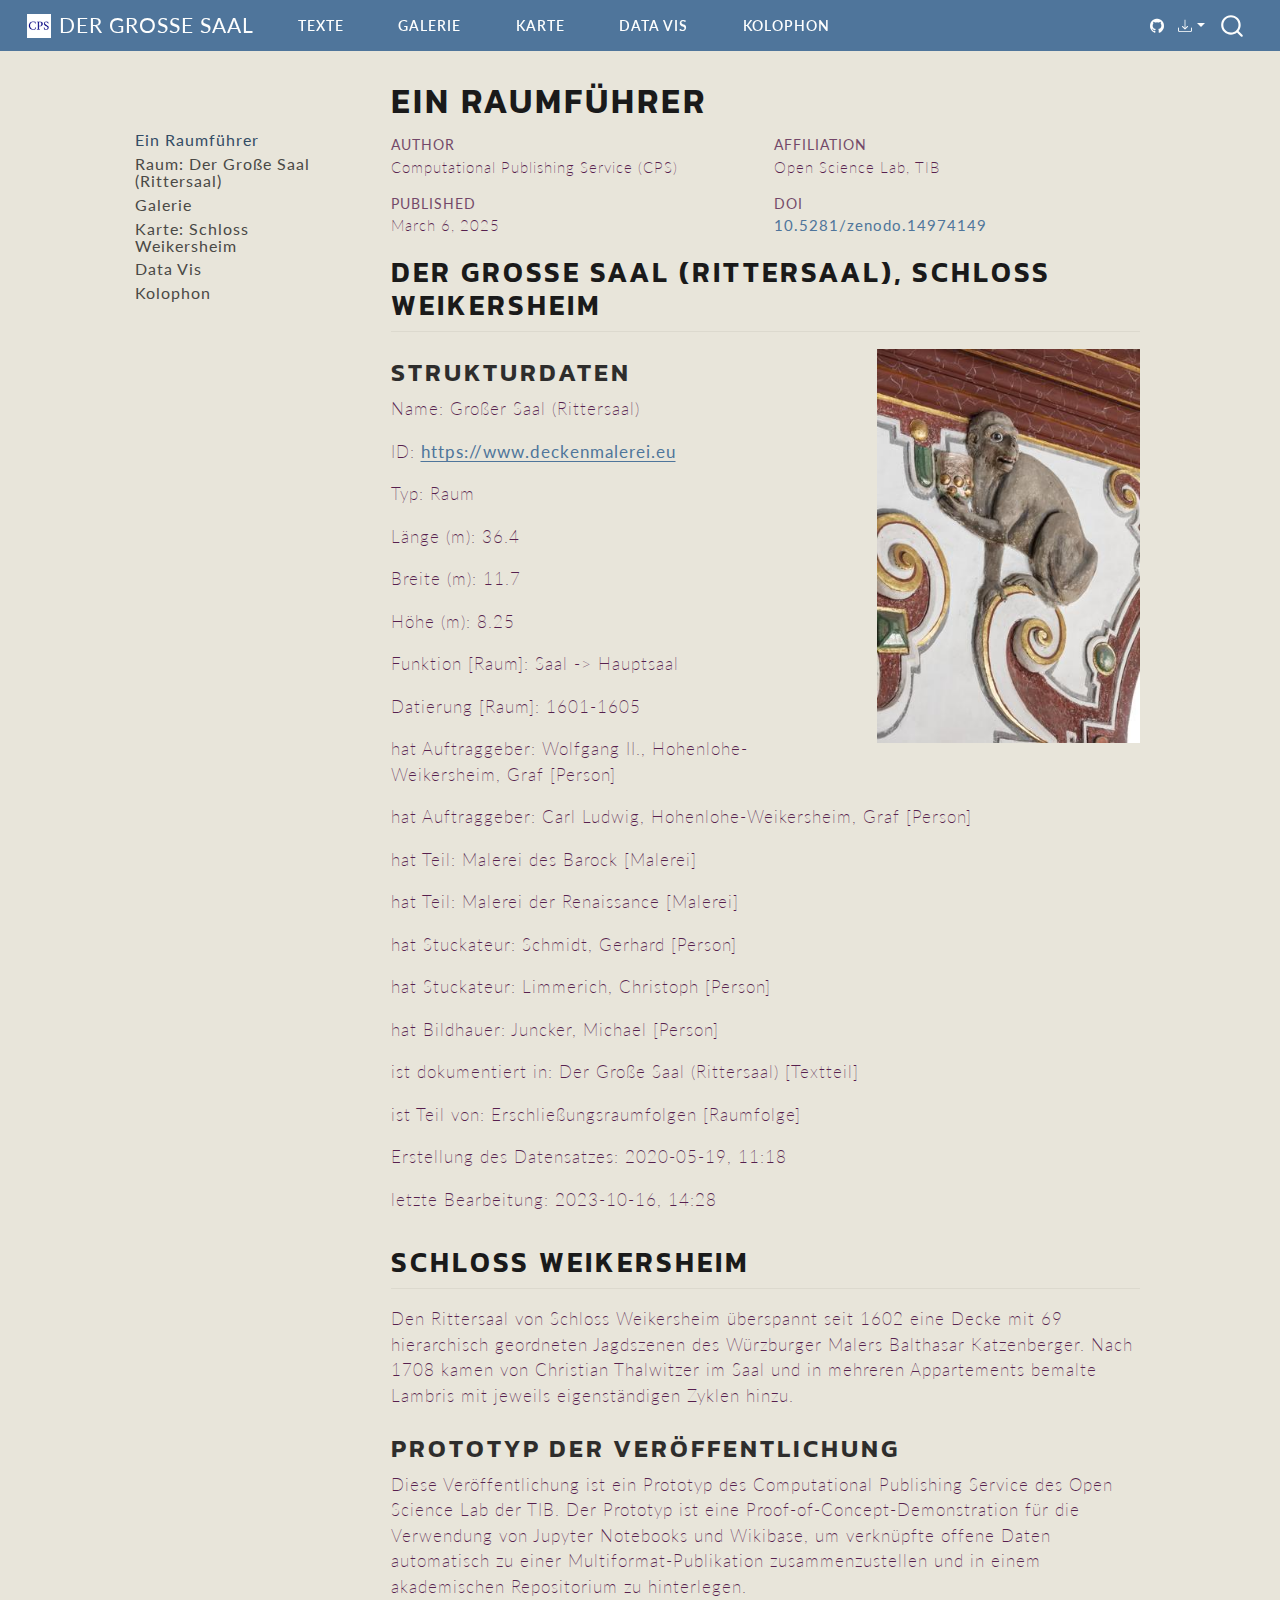
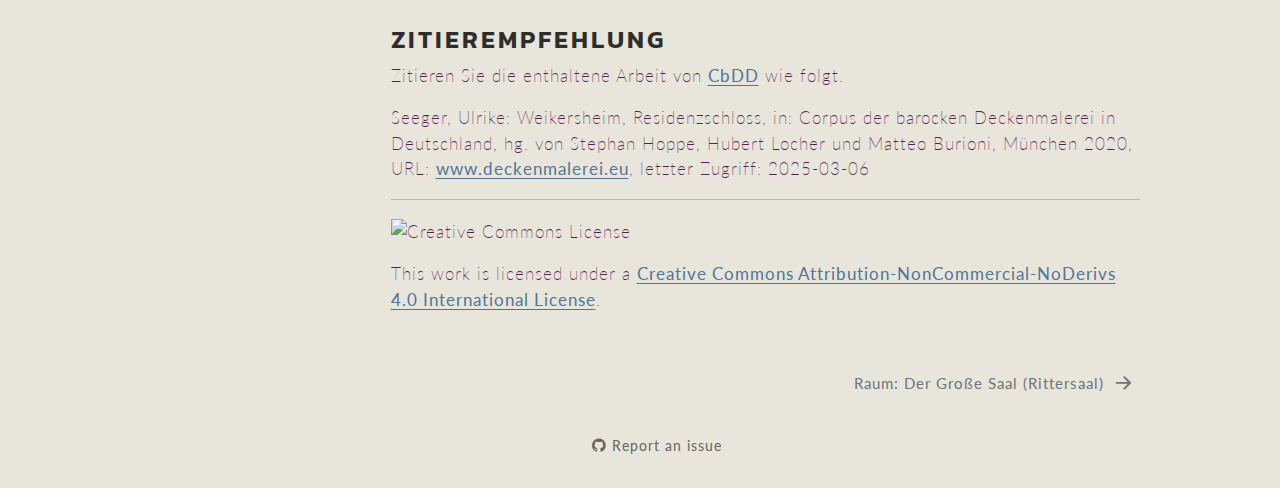
==== docs/index.html @ f7aea0bd "Initial commit" ====
<!DOCTYPE html>
<html xmlns="http://www.w3.org/1999/xhtml" lang="en" xml:lang="en"><head>

<meta charset="utf-8">
<meta name="generator" content="quarto-1.6.42">

<meta name="viewport" content="width=device-width, initial-scale=1.0, user-scalable=yes">

<meta name="author" content="Computational Publishing Service (CPS)">
<meta name="dcterms.date" content="2025-03-06">

<title>Ein Raumführer</title>
<style>
code{white-space: pre-wrap;}
span.smallcaps{font-variant: small-caps;}
div.columns{display: flex; gap: min(4vw, 1.5em);}
div.column{flex: auto; overflow-x: auto;}
div.hanging-indent{margin-left: 1.5em; text-indent: -1.5em;}
ul.task-list{list-style: none;}
ul.task-list li input[type="checkbox"] {
  width: 0.8em;
  margin: 0 0.8em 0.2em -1em; /* quarto-specific, see https://github.com/quarto-dev/quarto-cli/issues/4556 */ 
  vertical-align: middle;
}
</style>


<script src="site_libs/quarto-nav/quarto-nav.js"></script>
<script src="site_libs/quarto-nav/headroom.min.js"></script>
<script src="site_libs/clipboard/clipboard.min.js"></script>
<script src="site_libs/quarto-search/autocomplete.umd.js"></script>
<script src="site_libs/quarto-search/fuse.min.js"></script>
<script src="site_libs/quarto-search/quarto-search.js"></script>
<meta name="quarto:offset" content="./">
<link href="./roomtext.html" rel="next">
<link href="././images/cps-logo.svg" rel="icon" type="image/svg+xml">
<script src="site_libs/quarto-html/quarto.js"></script>
<script src="site_libs/quarto-html/popper.min.js"></script>
<script src="site_libs/quarto-html/tippy.umd.min.js"></script>
<script src="site_libs/quarto-html/anchor.min.js"></script>
<link href="site_libs/quarto-html/tippy.css" rel="stylesheet">
<link href="site_libs/quarto-html/quarto-syntax-highlighting-2f5df379a58b258e96c21c0638c20c03.css" rel="stylesheet" id="quarto-text-highlighting-styles">
<script src="site_libs/bootstrap/bootstrap.min.js"></script>
<link href="site_libs/bootstrap/bootstrap-icons.css" rel="stylesheet">
<link href="site_libs/bootstrap/bootstrap-7e335be9fdd4da7896a8be08ce96c3ae.min.css" rel="stylesheet" append-hash="true" id="quarto-bootstrap" data-mode="light">
<script id="quarto-search-options" type="application/json">{
  "location": "navbar",
  "copy-button": false,
  "collapse-after": 3,
  "panel-placement": "end",
  "type": "overlay",
  "limit": 50,
  "keyboard-shortcut": [
    "f",
    "/",
    "s"
  ],
  "show-item-context": false,
  "language": {
    "search-no-results-text": "No results",
    "search-matching-documents-text": "matching documents",
    "search-copy-link-title": "Copy link to search",
    "search-hide-matches-text": "Hide additional matches",
    "search-more-match-text": "more match in this document",
    "search-more-matches-text": "more matches in this document",
    "search-clear-button-title": "Clear",
    "search-text-placeholder": "",
    "search-detached-cancel-button-title": "Cancel",
    "search-submit-button-title": "Submit",
    "search-label": "Search"
  }
}</script>


<link rel="stylesheet" href="griddesign.css">
</head>

<body class="nav-sidebar floating nav-fixed fullcontent">

<div id="quarto-search-results"></div>
  <header id="quarto-header" class="headroom fixed-top">
    <nav class="navbar navbar-expand-lg " data-bs-theme="dark">
      <div class="navbar-container container-fluid">
      <div class="navbar-brand-container mx-auto">
    <a href="./index.html" class="navbar-brand navbar-brand-logo">
    <img src="././images/cps-logo-2.png" alt="" class="navbar-logo">
    </a>
    <a class="navbar-brand" href="./index.html">
    <span class="navbar-title">Der Große Saal</span>
    </a>
  </div>
            <div id="quarto-search" class="" title="Search"></div>
          <button class="navbar-toggler" type="button" data-bs-toggle="collapse" data-bs-target="#navbarCollapse" aria-controls="navbarCollapse" role="menu" aria-expanded="false" aria-label="Toggle navigation" onclick="if (window.quartoToggleHeadroom) { window.quartoToggleHeadroom(); }">
  <span class="navbar-toggler-icon"></span>
</button>
          <div class="collapse navbar-collapse" id="navbarCollapse">
            <ul class="navbar-nav navbar-nav-scroll me-auto">
  <li class="nav-item">
    <a class="nav-link active" href="./roomtext.html" aria-current="page"> 
<span class="menu-text">Texte</span></a>
  </li>  
  <li class="nav-item">
    <a class="nav-link" href="./section-fullimg.html"> 
<span class="menu-text">Galerie</span></a>
  </li>  
  <li class="nav-item">
    <a class="nav-link" href="./section-map.html"> 
<span class="menu-text">Karte</span></a>
  </li>  
  <li class="nav-item">
    <a class="nav-link" href="./datavis.html"> 
<span class="menu-text">Data Vis</span></a>
  </li>  
  <li class="nav-item">
    <a class="nav-link" href="./contributors.html"> 
<span class="menu-text">Kolophon</span></a>
  </li>  
</ul>
          </div> <!-- /navcollapse -->
            <div class="quarto-navbar-tools">
    <a href="https://github.com/NFDI4Culture/cps-demo-2" title="Source Code" class="quarto-navigation-tool px-1" aria-label="Source Code"><i class="bi bi-github"></i></a>
    <div class="dropdown">
      <a href="" title="Download" id="quarto-navigation-tool-dropdown-0" class="quarto-navigation-tool dropdown-toggle px-1" data-bs-toggle="dropdown" aria-expanded="false" role="link" aria-label="Download"><i class="bi bi-download"></i></a>
      <ul class="dropdown-menu" aria-labelledby="quarto-navigation-tool-dropdown-0">
          <li>
            <a class="dropdown-item quarto-navbar-tools-item" href="./Der-Große-Saal.pdf">
              <i class="bi bi-file-pdf pe-1"></i>
            Download PDF
            </a>
          </li>
          <li>
            <a class="dropdown-item quarto-navbar-tools-item" href="./Der-Große-Saal.docx">
              <i class="bi bi-file-word pe-1"></i>
            Download Docx
            </a>
          </li>
      </ul>
    </div>
</div>
      </div> <!-- /container-fluid -->
    </nav>
  <nav class="quarto-secondary-nav">
    <div class="container-fluid d-flex">
      <button type="button" class="quarto-btn-toggle btn" data-bs-toggle="collapse" role="button" data-bs-target=".quarto-sidebar-collapse-item" aria-controls="quarto-sidebar" aria-expanded="false" aria-label="Toggle sidebar navigation" onclick="if (window.quartoToggleHeadroom) { window.quartoToggleHeadroom(); }">
        <i class="bi bi-layout-text-sidebar-reverse"></i>
      </button>
        <a class="flex-grow-1 no-decor" role="navigation" data-bs-toggle="collapse" data-bs-target=".quarto-sidebar-collapse-item" aria-controls="quarto-sidebar" aria-expanded="false" aria-label="Toggle sidebar navigation" onclick="if (window.quartoToggleHeadroom) { window.quartoToggleHeadroom(); }">      
          <h1 class="quarto-secondary-nav-title">Ein Raumführer</h1>
        </a>     
    </div>
  </nav>
</header>
<!-- content -->
<div id="quarto-content" class="quarto-container page-columns page-rows-contents page-layout-article page-navbar">
<!-- sidebar -->
  <nav id="quarto-sidebar" class="sidebar collapse collapse-horizontal quarto-sidebar-collapse-item sidebar-navigation floating overflow-auto">
    <div class="pt-lg-2 mt-2 text-left sidebar-header sidebar-header-stacked">
      <a href="./index.html" class="sidebar-logo-link">
      <img src="./none" alt="" class="sidebar-logo py-0 d-lg-inline d-none">
      </a>
      </div>
    <div class="sidebar-menu-container"> 
    <ul class="list-unstyled mt-1">
        <li class="sidebar-item">
  <div class="sidebar-item-container"> 
  <a href="./index.html" class="sidebar-item-text sidebar-link active"><span class="chapter-title">Ein Raumführer</span></a>
  </div>
</li>
        <li class="sidebar-item">
  <div class="sidebar-item-container"> 
  <a href="./roomtext.html" class="sidebar-item-text sidebar-link"><span class="chapter-title">Raum: Der Große Saal (Rittersaal)</span></a>
  </div>
</li>
        <li class="sidebar-item">
  <div class="sidebar-item-container"> 
  <a href="./section-fullimg.html" class="sidebar-item-text sidebar-link"><span class="chapter-title">Galerie</span></a>
  </div>
</li>
        <li class="sidebar-item">
  <div class="sidebar-item-container"> 
  <a href="./section-map.html" class="sidebar-item-text sidebar-link"><span class="chapter-title">Karte: Schloss Weikersheim</span></a>
  </div>
</li>
        <li class="sidebar-item">
  <div class="sidebar-item-container"> 
  <a href="./datavis.html" class="sidebar-item-text sidebar-link"><span class="chapter-title">Data Vis</span></a>
  </div>
</li>
        <li class="sidebar-item">
  <div class="sidebar-item-container"> 
  <a href="./contributors.html" class="sidebar-item-text sidebar-link"><span class="chapter-title">Kolophon</span></a>
  </div>
</li>
    </ul>
    </div>
</nav>
<div id="quarto-sidebar-glass" class="quarto-sidebar-collapse-item" data-bs-toggle="collapse" data-bs-target=".quarto-sidebar-collapse-item"></div>
<!-- margin-sidebar -->
    
<!-- main -->
<main class="content" id="quarto-document-content">

<header id="title-block-header" class="quarto-title-block default">
<div class="quarto-title">
<h1 class="title d-none d-lg-block">Ein Raumführer</h1>
</div>


<div class="quarto-title-meta-author">
  <div class="quarto-title-meta-heading">Author</div>
  <div class="quarto-title-meta-heading">Affiliation</div>
  
    <div class="quarto-title-meta-contents">
    <p class="author">Computational Publishing Service (CPS) </p>
  </div>
  <div class="quarto-title-meta-contents">
        <p class="affiliation">
            Open Science Lab, TIB
          </p>
      </div>
  </div>

<div class="quarto-title-meta">

      
    <div>
    <div class="quarto-title-meta-heading">Published</div>
    <div class="quarto-title-meta-contents">
      <p class="date">March 6, 2025</p>
    </div>
  </div>
  
    
    <div>
    <div class="quarto-title-meta-heading">Doi</div>
    <div class="quarto-title-meta-contents">
      <p class="doi">
        <a href="https://doi.org/10.5281/zenodo.14974149">10.5281/zenodo.14974149</a>
      </p>
    </div>
  </div>
  </div>
  


</header>



<section id="der-große-saal-rittersaal-schloss-weikersheim" class="level2">
<h2 class="anchored" data-anchor-id="der-große-saal-rittersaal-schloss-weikersheim">Der Große Saal (Rittersaal), Schloss Weikersheim</h2><p><img src="images/fmd10024322a.jpg" title="Der Große Saal" class="quarto-cover-image img-fluid"></p>
<section id="strukturdaten" class="level3">
<h3 class="anchored" data-anchor-id="strukturdaten">Strukturdaten</h3>
<p>Name: Großer Saal (Rittersaal)</p>
<p>ID: <a href="https://www.deckenmalerei.eu/15685f4a-3727-4110-8967-1d8287431997">https://www.deckenmalerei.eu</a></p>
<p>Typ: Raum</p>
<p>Länge (m): 36.4</p>
<p>Breite (m): 11.7</p>
<p>Höhe (m): 8.25</p>
<p>Funktion [Raum]: Saal -&gt; Hauptsaal</p>
<p>Datierung [Raum]: 1601-1605</p>
<p>hat Auftraggeber: Wolfgang II., Hohenlohe-Weikersheim, Graf [Person]</p>
<p>hat Auftraggeber: Carl Ludwig, Hohenlohe-Weikersheim, Graf [Person]</p>
<p>hat Teil: Malerei des Barock [Malerei]</p>
<p>hat Teil: Malerei der Renaissance [Malerei]</p>
<p>hat Stuckateur: Schmidt, Gerhard [Person]</p>
<p>hat Stuckateur: Limmerich, Christoph [Person]</p>
<p>hat Bildhauer: Juncker, Michael [Person]</p>
<p>ist dokumentiert in: Der Große Saal (Rittersaal) [Textteil]</p>
<p>ist Teil von: Erschließungsraumfolgen [Raumfolge]</p>
<p>Erstellung des Datensatzes: 2020-05-19, 11:18</p>
<p>letzte Bearbeitung: 2023-10-16, 14:28</p>
</section>
</section>
<section id="schloss-weikersheim" class="level2">
<h2 class="anchored" data-anchor-id="schloss-weikersheim">Schloss Weikersheim</h2>
<p>Den Rittersaal von Schloss Weikersheim überspannt seit 1602 eine Decke mit 69 hierarchisch geordneten Jagdszenen des Würzburger Malers Balthasar Katzenberger. Nach 1708 kamen von Christian Thalwitzer im Saal und in mehreren Appartements bemalte Lambris mit jeweils eigenständigen Zyklen hinzu.</p>
<section id="prototyp-der-veröffentlichung" class="level3">
<h3 class="anchored" data-anchor-id="prototyp-der-veröffentlichung">Prototyp der Veröffentlichung</h3>
<p>Diese Veröffentlichung ist ein Prototyp des Computational Publishing Service des Open Science Lab der TIB. Der Prototyp ist eine Proof-of-Concept-Demonstration für die Verwendung von Jupyter Notebooks und Wikibase, um verknüpfte offene Daten automatisch zu einer Multiformat-Publikation zusammenzustellen und in einem akademischen Repositorium zu hinterlegen.</p>
</section>
<section id="zitierempfehlung" class="level3">
<h3 class="anchored" data-anchor-id="zitierempfehlung">Zitierempfehlung</h3>
<p>Zitieren Sie die enthaltene Arbeit von <a href="https://www.deckenmalerei.eu/42d06165-58e7-4653-bfe4-3d5f7091fc33">CbDD</a> wie folgt.</p>
<p>Seeger, Ulrike: Weikersheim, Residenzschloss, in: Corpus der barocken Deckenmalerei in Deutschland, hg. von Stephan Hoppe, Hubert Locher und Matteo Burioni, München 2020, URL: <a href="https://www.deckenmalerei.eu/42d06165-58e7-4653-bfe4-3d5f7091fc33">www.deckenmalerei.eu</a>, letzter Zugriff: 2025-03-06</p>
<hr>
<p><img src="https://licensebuttons.net/l/by-nc-nd/4.0/88x31.png" class="img-fluid" alt="Creative Commons License"></p>
<p>This work is licensed under a <a href="https://creativecommons.org/licenses/by-nc-nd/4.0/">Creative Commons Attribution-NonCommercial-NoDerivs 4.0 International License</a>.</p>


</section>
</section>

</main> <!-- /main -->
<script id="quarto-html-after-body" type="application/javascript">
window.document.addEventListener("DOMContentLoaded", function (event) {
  const toggleBodyColorMode = (bsSheetEl) => {
    const mode = bsSheetEl.getAttribute("data-mode");
    const bodyEl = window.document.querySelector("body");
    if (mode === "dark") {
      bodyEl.classList.add("quarto-dark");
      bodyEl.classList.remove("quarto-light");
    } else {
      bodyEl.classList.add("quarto-light");
      bodyEl.classList.remove("quarto-dark");
    }
  }
  const toggleBodyColorPrimary = () => {
    const bsSheetEl = window.document.querySelector("link#quarto-bootstrap");
    if (bsSheetEl) {
      toggleBodyColorMode(bsSheetEl);
    }
  }
  toggleBodyColorPrimary();  
  const icon = "";
  const anchorJS = new window.AnchorJS();
  anchorJS.options = {
    placement: 'right',
    icon: icon
  };
  anchorJS.add('.anchored');
  const isCodeAnnotation = (el) => {
    for (const clz of el.classList) {
      if (clz.startsWith('code-annotation-')) {                     
        return true;
      }
    }
    return false;
  }
  const onCopySuccess = function(e) {
    // button target
    const button = e.trigger;
    // don't keep focus
    button.blur();
    // flash "checked"
    button.classList.add('code-copy-button-checked');
    var currentTitle = button.getAttribute("title");
    button.setAttribute("title", "Copied!");
    let tooltip;
    if (window.bootstrap) {
      button.setAttribute("data-bs-toggle", "tooltip");
      button.setAttribute("data-bs-placement", "left");
      button.setAttribute("data-bs-title", "Copied!");
      tooltip = new bootstrap.Tooltip(button, 
        { trigger: "manual", 
          customClass: "code-copy-button-tooltip",
          offset: [0, -8]});
      tooltip.show();    
    }
    setTimeout(function() {
      if (tooltip) {
        tooltip.hide();
        button.removeAttribute("data-bs-title");
        button.removeAttribute("data-bs-toggle");
        button.removeAttribute("data-bs-placement");
      }
      button.setAttribute("title", currentTitle);
      button.classList.remove('code-copy-button-checked');
    }, 1000);
    // clear code selection
    e.clearSelection();
  }
  const getTextToCopy = function(trigger) {
      const codeEl = trigger.previousElementSibling.cloneNode(true);
      for (const childEl of codeEl.children) {
        if (isCodeAnnotation(childEl)) {
          childEl.remove();
        }
      }
      return codeEl.innerText;
  }
  const clipboard = new window.ClipboardJS('.code-copy-button:not([data-in-quarto-modal])', {
    text: getTextToCopy
  });
  clipboard.on('success', onCopySuccess);
  if (window.document.getElementById('quarto-embedded-source-code-modal')) {
    const clipboardModal = new window.ClipboardJS('.code-copy-button[data-in-quarto-modal]', {
      text: getTextToCopy,
      container: window.document.getElementById('quarto-embedded-source-code-modal')
    });
    clipboardModal.on('success', onCopySuccess);
  }
    var localhostRegex = new RegExp(/^(?:http|https):\/\/localhost\:?[0-9]*\//);
    var mailtoRegex = new RegExp(/^mailto:/);
      var filterRegex = new RegExp('/' + window.location.host + '/');
    var isInternal = (href) => {
        return filterRegex.test(href) || localhostRegex.test(href) || mailtoRegex.test(href);
    }
    // Inspect non-navigation links and adorn them if external
 	var links = window.document.querySelectorAll('a[href]:not(.nav-link):not(.navbar-brand):not(.toc-action):not(.sidebar-link):not(.sidebar-item-toggle):not(.pagination-link):not(.no-external):not([aria-hidden]):not(.dropdown-item):not(.quarto-navigation-tool):not(.about-link)');
    for (var i=0; i<links.length; i++) {
      const link = links[i];
      if (!isInternal(link.href)) {
        // undo the damage that might have been done by quarto-nav.js in the case of
        // links that we want to consider external
        if (link.dataset.originalHref !== undefined) {
          link.href = link.dataset.originalHref;
        }
      }
    }
  function tippyHover(el, contentFn, onTriggerFn, onUntriggerFn) {
    const config = {
      allowHTML: true,
      maxWidth: 500,
      delay: 100,
      arrow: false,
      appendTo: function(el) {
          return el.parentElement;
      },
      interactive: true,
      interactiveBorder: 10,
      theme: 'quarto',
      placement: 'bottom-start',
    };
    if (contentFn) {
      config.content = contentFn;
    }
    if (onTriggerFn) {
      config.onTrigger = onTriggerFn;
    }
    if (onUntriggerFn) {
      config.onUntrigger = onUntriggerFn;
    }
    window.tippy(el, config); 
  }
  const noterefs = window.document.querySelectorAll('a[role="doc-noteref"]');
  for (var i=0; i<noterefs.length; i++) {
    const ref = noterefs[i];
    tippyHover(ref, function() {
      // use id or data attribute instead here
      let href = ref.getAttribute('data-footnote-href') || ref.getAttribute('href');
      try { href = new URL(href).hash; } catch {}
      const id = href.replace(/^#\/?/, "");
      const note = window.document.getElementById(id);
      if (note) {
        return note.innerHTML;
      } else {
        return "";
      }
    });
  }
  const xrefs = window.document.querySelectorAll('a.quarto-xref');
  const processXRef = (id, note) => {
    // Strip column container classes
    const stripColumnClz = (el) => {
      el.classList.remove("page-full", "page-columns");
      if (el.children) {
        for (const child of el.children) {
          stripColumnClz(child);
        }
      }
    }
    stripColumnClz(note)
    if (id === null || id.startsWith('sec-')) {
      // Special case sections, only their first couple elements
      const container = document.createElement("div");
      if (note.children && note.children.length > 2) {
        container.appendChild(note.children[0].cloneNode(true));
        for (let i = 1; i < note.children.length; i++) {
          const child = note.children[i];
          if (child.tagName === "P" && child.innerText === "") {
            continue;
          } else {
            container.appendChild(child.cloneNode(true));
            break;
          }
        }
        if (window.Quarto?.typesetMath) {
          window.Quarto.typesetMath(container);
        }
        return container.innerHTML
      } else {
        if (window.Quarto?.typesetMath) {
          window.Quarto.typesetMath(note);
        }
        return note.innerHTML;
      }
    } else {
      // Remove any anchor links if they are present
      const anchorLink = note.querySelector('a.anchorjs-link');
      if (anchorLink) {
        anchorLink.remove();
      }
      if (window.Quarto?.typesetMath) {
        window.Quarto.typesetMath(note);
      }
      if (note.classList.contains("callout")) {
        return note.outerHTML;
      } else {
        return note.innerHTML;
      }
    }
  }
  for (var i=0; i<xrefs.length; i++) {
    const xref = xrefs[i];
    tippyHover(xref, undefined, function(instance) {
      instance.disable();
      let url = xref.getAttribute('href');
      let hash = undefined; 
      if (url.startsWith('#')) {
        hash = url;
      } else {
        try { hash = new URL(url).hash; } catch {}
      }
      if (hash) {
        const id = hash.replace(/^#\/?/, "");
        const note = window.document.getElementById(id);
        if (note !== null) {
          try {
            const html = processXRef(id, note.cloneNode(true));
            instance.setContent(html);
          } finally {
            instance.enable();
            instance.show();
          }
        } else {
          // See if we can fetch this
          fetch(url.split('#')[0])
          .then(res => res.text())
          .then(html => {
            const parser = new DOMParser();
            const htmlDoc = parser.parseFromString(html, "text/html");
            const note = htmlDoc.getElementById(id);
            if (note !== null) {
              const html = processXRef(id, note);
              instance.setContent(html);
            } 
          }).finally(() => {
            instance.enable();
            instance.show();
          });
        }
      } else {
        // See if we can fetch a full url (with no hash to target)
        // This is a special case and we should probably do some content thinning / targeting
        fetch(url)
        .then(res => res.text())
        .then(html => {
          const parser = new DOMParser();
          const htmlDoc = parser.parseFromString(html, "text/html");
          const note = htmlDoc.querySelector('main.content');
          if (note !== null) {
            // This should only happen for chapter cross references
            // (since there is no id in the URL)
            // remove the first header
            if (note.children.length > 0 && note.children[0].tagName === "HEADER") {
              note.children[0].remove();
            }
            const html = processXRef(null, note);
            instance.setContent(html);
          } 
        }).finally(() => {
          instance.enable();
          instance.show();
        });
      }
    }, function(instance) {
    });
  }
      let selectedAnnoteEl;
      const selectorForAnnotation = ( cell, annotation) => {
        let cellAttr = 'data-code-cell="' + cell + '"';
        let lineAttr = 'data-code-annotation="' +  annotation + '"';
        const selector = 'span[' + cellAttr + '][' + lineAttr + ']';
        return selector;
      }
      const selectCodeLines = (annoteEl) => {
        const doc = window.document;
        const targetCell = annoteEl.getAttribute("data-target-cell");
        const targetAnnotation = annoteEl.getAttribute("data-target-annotation");
        const annoteSpan = window.document.querySelector(selectorForAnnotation(targetCell, targetAnnotation));
        const lines = annoteSpan.getAttribute("data-code-lines").split(",");
        const lineIds = lines.map((line) => {
          return targetCell + "-" + line;
        })
        let top = null;
        let height = null;
        let parent = null;
        if (lineIds.length > 0) {
            //compute the position of the single el (top and bottom and make a div)
            const el = window.document.getElementById(lineIds[0]);
            top = el.offsetTop;
            height = el.offsetHeight;
            parent = el.parentElement.parentElement;
          if (lineIds.length > 1) {
            const lastEl = window.document.getElementById(lineIds[lineIds.length - 1]);
            const bottom = lastEl.offsetTop + lastEl.offsetHeight;
            height = bottom - top;
          }
          if (top !== null && height !== null && parent !== null) {
            // cook up a div (if necessary) and position it 
            let div = window.document.getElementById("code-annotation-line-highlight");
            if (div === null) {
              div = window.document.createElement("div");
              div.setAttribute("id", "code-annotation-line-highlight");
              div.style.position = 'absolute';
              parent.appendChild(div);
            }
            div.style.top = top - 2 + "px";
            div.style.height = height + 4 + "px";
            div.style.left = 0;
            let gutterDiv = window.document.getElementById("code-annotation-line-highlight-gutter");
            if (gutterDiv === null) {
              gutterDiv = window.document.createElement("div");
              gutterDiv.setAttribute("id", "code-annotation-line-highlight-gutter");
              gutterDiv.style.position = 'absolute';
              const codeCell = window.document.getElementById(targetCell);
              const gutter = codeCell.querySelector('.code-annotation-gutter');
              gutter.appendChild(gutterDiv);
            }
            gutterDiv.style.top = top - 2 + "px";
            gutterDiv.style.height = height + 4 + "px";
          }
          selectedAnnoteEl = annoteEl;
        }
      };
      const unselectCodeLines = () => {
        const elementsIds = ["code-annotation-line-highlight", "code-annotation-line-highlight-gutter"];
        elementsIds.forEach((elId) => {
          const div = window.document.getElementById(elId);
          if (div) {
            div.remove();
          }
        });
        selectedAnnoteEl = undefined;
      };
        // Handle positioning of the toggle
    window.addEventListener(
      "resize",
      throttle(() => {
        elRect = undefined;
        if (selectedAnnoteEl) {
          selectCodeLines(selectedAnnoteEl);
        }
      }, 10)
    );
    function throttle(fn, ms) {
    let throttle = false;
    let timer;
      return (...args) => {
        if(!throttle) { // first call gets through
            fn.apply(this, args);
            throttle = true;
        } else { // all the others get throttled
            if(timer) clearTimeout(timer); // cancel #2
            timer = setTimeout(() => {
              fn.apply(this, args);
              timer = throttle = false;
            }, ms);
        }
      };
    }
      // Attach click handler to the DT
      const annoteDls = window.document.querySelectorAll('dt[data-target-cell]');
      for (const annoteDlNode of annoteDls) {
        annoteDlNode.addEventListener('click', (event) => {
          const clickedEl = event.target;
          if (clickedEl !== selectedAnnoteEl) {
            unselectCodeLines();
            const activeEl = window.document.querySelector('dt[data-target-cell].code-annotation-active');
            if (activeEl) {
              activeEl.classList.remove('code-annotation-active');
            }
            selectCodeLines(clickedEl);
            clickedEl.classList.add('code-annotation-active');
          } else {
            // Unselect the line
            unselectCodeLines();
            clickedEl.classList.remove('code-annotation-active');
          }
        });
      }
  const findCites = (el) => {
    const parentEl = el.parentElement;
    if (parentEl) {
      const cites = parentEl.dataset.cites;
      if (cites) {
        return {
          el,
          cites: cites.split(' ')
        };
      } else {
        return findCites(el.parentElement)
      }
    } else {
      return undefined;
    }
  };
  var bibliorefs = window.document.querySelectorAll('a[role="doc-biblioref"]');
  for (var i=0; i<bibliorefs.length; i++) {
    const ref = bibliorefs[i];
    const citeInfo = findCites(ref);
    if (citeInfo) {
      tippyHover(citeInfo.el, function() {
        var popup = window.document.createElement('div');
        citeInfo.cites.forEach(function(cite) {
          var citeDiv = window.document.createElement('div');
          citeDiv.classList.add('hanging-indent');
          citeDiv.classList.add('csl-entry');
          var biblioDiv = window.document.getElementById('ref-' + cite);
          if (biblioDiv) {
            citeDiv.innerHTML = biblioDiv.innerHTML;
          }
          popup.appendChild(citeDiv);
        });
        return popup.innerHTML;
      });
    }
  }
});
</script>
<nav class="page-navigation">
  <div class="nav-page nav-page-previous">
  </div>
  <div class="nav-page nav-page-next">
      <a href="./roomtext.html" class="pagination-link" aria-label="Raum: Der Große Saal (Rittersaal)">
        <span class="nav-page-text"><span class="chapter-title">Raum: Der Große Saal (Rittersaal)</span></span> <i class="bi bi-arrow-right-short"></i>
      </a>
  </div>
</nav>
</div> <!-- /content -->




<footer class="footer"><div class="nav-footer"><div class="nav-footer-center"><div class="toc-actions"><ul><li><a href="https://github.com/NFDI4Culture/cps-demo-2/issues/new" class="toc-action"><i class="bi bi-github"></i>Report an issue</a></li></ul></div></div></div></footer></body></html>
---- docs/site_libs/quarto-html/tippy.css ----
.tippy-box[data-animation=fade][data-state=hidden]{opacity:0}[data-tippy-root]{max-width:calc(100vw - 10px)}.tippy-box{position:relative;background-color:#333;color:#fff;border-radius:4px;font-size:14px;line-height:1.4;white-space:normal;outline:0;transition-property:transform,visibility,opacity}.tippy-box[data-placement^=top]>.tippy-arrow{bottom:0}.tippy-box[data-placement^=top]>.tippy-arrow:before{bottom:-7px;left:0;border-width:8px 8px 0;border-top-color:initial;transform-origin:center top}.tippy-box[data-placement^=bottom]>.tippy-arrow{top:0}.tippy-box[data-placement^=bottom]>.tippy-arrow:before{top:-7px;left:0;border-width:0 8px 8px;border-bottom-color:initial;transform-origin:center bottom}.tippy-box[data-placement^=left]>.tippy-arrow{right:0}.tippy-box[data-placement^=left]>.tippy-arrow:before{border-width:8px 0 8px 8px;border-left-color:initial;right:-7px;transform-origin:center left}.tippy-box[data-placement^=right]>.tippy-arrow{left:0}.tippy-box[data-placement^=right]>.tippy-arrow:before{left:-7px;border-width:8px 8px 8px 0;border-right-color:initial;transform-origin:center right}.tippy-box[data-inertia][data-state=visible]{transition-timing-function:cubic-bezier(.54,1.5,.38,1.11)}.tippy-arrow{width:16px;height:16px;color:#333}.tippy-arrow:before{content:"";position:absolute;border-color:transparent;border-style:solid}.tippy-content{position:relative;padding:5px 9px;z-index:1}
---- docs/site_libs/quarto-html/quarto-syntax-highlighting-2f5df379a58b258e96c21c0638c20c03.css ----
/* quarto syntax highlight colors */
:root {
  --quarto-hl-ot-color: #003B4F;
  --quarto-hl-at-color: #657422;
  --quarto-hl-ss-color: #20794D;
  --quarto-hl-an-color: #5E5E5E;
  --quarto-hl-fu-color: #4758AB;
  --quarto-hl-st-color: #20794D;
  --quarto-hl-cf-color: #003B4F;
  --quarto-hl-op-color: #5E5E5E;
  --quarto-hl-er-color: #AD0000;
  --quarto-hl-bn-color: #AD0000;
  --quarto-hl-al-color: #AD0000;
  --quarto-hl-va-color: #111111;
  --quarto-hl-bu-color: inherit;
  --quarto-hl-ex-color: inherit;
  --quarto-hl-pp-color: #AD0000;
  --quarto-hl-in-color: #5E5E5E;
  --quarto-hl-vs-color: #20794D;
  --quarto-hl-wa-color: #5E5E5E;
  --quarto-hl-do-color: #5E5E5E;
  --quarto-hl-im-color: #00769E;
  --quarto-hl-ch-color: #20794D;
  --quarto-hl-dt-color: #AD0000;
  --quarto-hl-fl-color: #AD0000;
  --quarto-hl-co-color: #5E5E5E;
  --quarto-hl-cv-color: #5E5E5E;
  --quarto-hl-cn-color: #8f5902;
  --quarto-hl-sc-color: #5E5E5E;
  --quarto-hl-dv-color: #AD0000;
  --quarto-hl-kw-color: #003B4F;
}

/* other quarto variables */
:root {
  --quarto-font-monospace: SFMono-Regular, Menlo, Monaco, Consolas, "Liberation Mono", "Courier New", monospace;
}

pre > code.sourceCode > span {
  color: #003B4F;
}

code span {
  color: #003B4F;
}

code.sourceCode > span {
  color: #003B4F;
}

div.sourceCode,
div.sourceCode pre.sourceCode {
  color: #003B4F;
}

code span.ot {
  color: #003B4F;
  font-style: inherit;
}

code span.at {
  color: #657422;
  font-style: inherit;
}

code span.ss {
  color: #20794D;
  font-style: inherit;
}

code span.an {
  color: #5E5E5E;
  font-style: inherit;
}

code span.fu {
  color: #4758AB;
  font-style: inherit;
}

code span.st {
  color: #20794D;
  font-style: inherit;
}

code span.cf {
  color: #003B4F;
  font-weight: bold;
  font-style: inherit;
}

code span.op {
  color: #5E5E5E;
  font-style: inherit;
}

code span.er {
  color: #AD0000;
  font-style: inherit;
}

code span.bn {
  color: #AD0000;
  font-style: inherit;
}

code span.al {
  color: #AD0000;
  font-style: inherit;
}

code span.va {
  color: #111111;
  font-style: inherit;
}

code span.bu {
  font-style: inherit;
}

code span.ex {
  font-style: inherit;
}

code span.pp {
  color: #AD0000;
  font-style: inherit;
}

code span.in {
  color: #5E5E5E;
  font-style: inherit;
}

code span.vs {
  color: #20794D;
  font-style: inherit;
}

code span.wa {
  color: #5E5E5E;
  font-style: italic;
}

code span.do {
  color: #5E5E5E;
  font-style: italic;
}

code span.im {
  color: #00769E;
  font-style: inherit;
}

code span.ch {
  color: #20794D;
  font-style: inherit;
}

code span.dt {
  color: #AD0000;
  font-style: inherit;
}

code span.fl {
  color: #AD0000;
  font-style: inherit;
}

code span.co {
  color: #5E5E5E;
  font-style: inherit;
}

code span.cv {
  color: #5E5E5E;
  font-style: italic;
}

code span.cn {
  color: #8f5902;
  font-style: inherit;
}

code span.sc {
  color: #5E5E5E;
  font-style: inherit;
}

code span.dv {
  color: #AD0000;
  font-style: inherit;
}

code span.kw {
  color: #003B4F;
  font-weight: bold;
  font-style: inherit;
}

.prevent-inlining {
  content: "</";
}

/*# sourceMappingURL=35eb38a806ee71ea6d2563be2308c832.css.map */
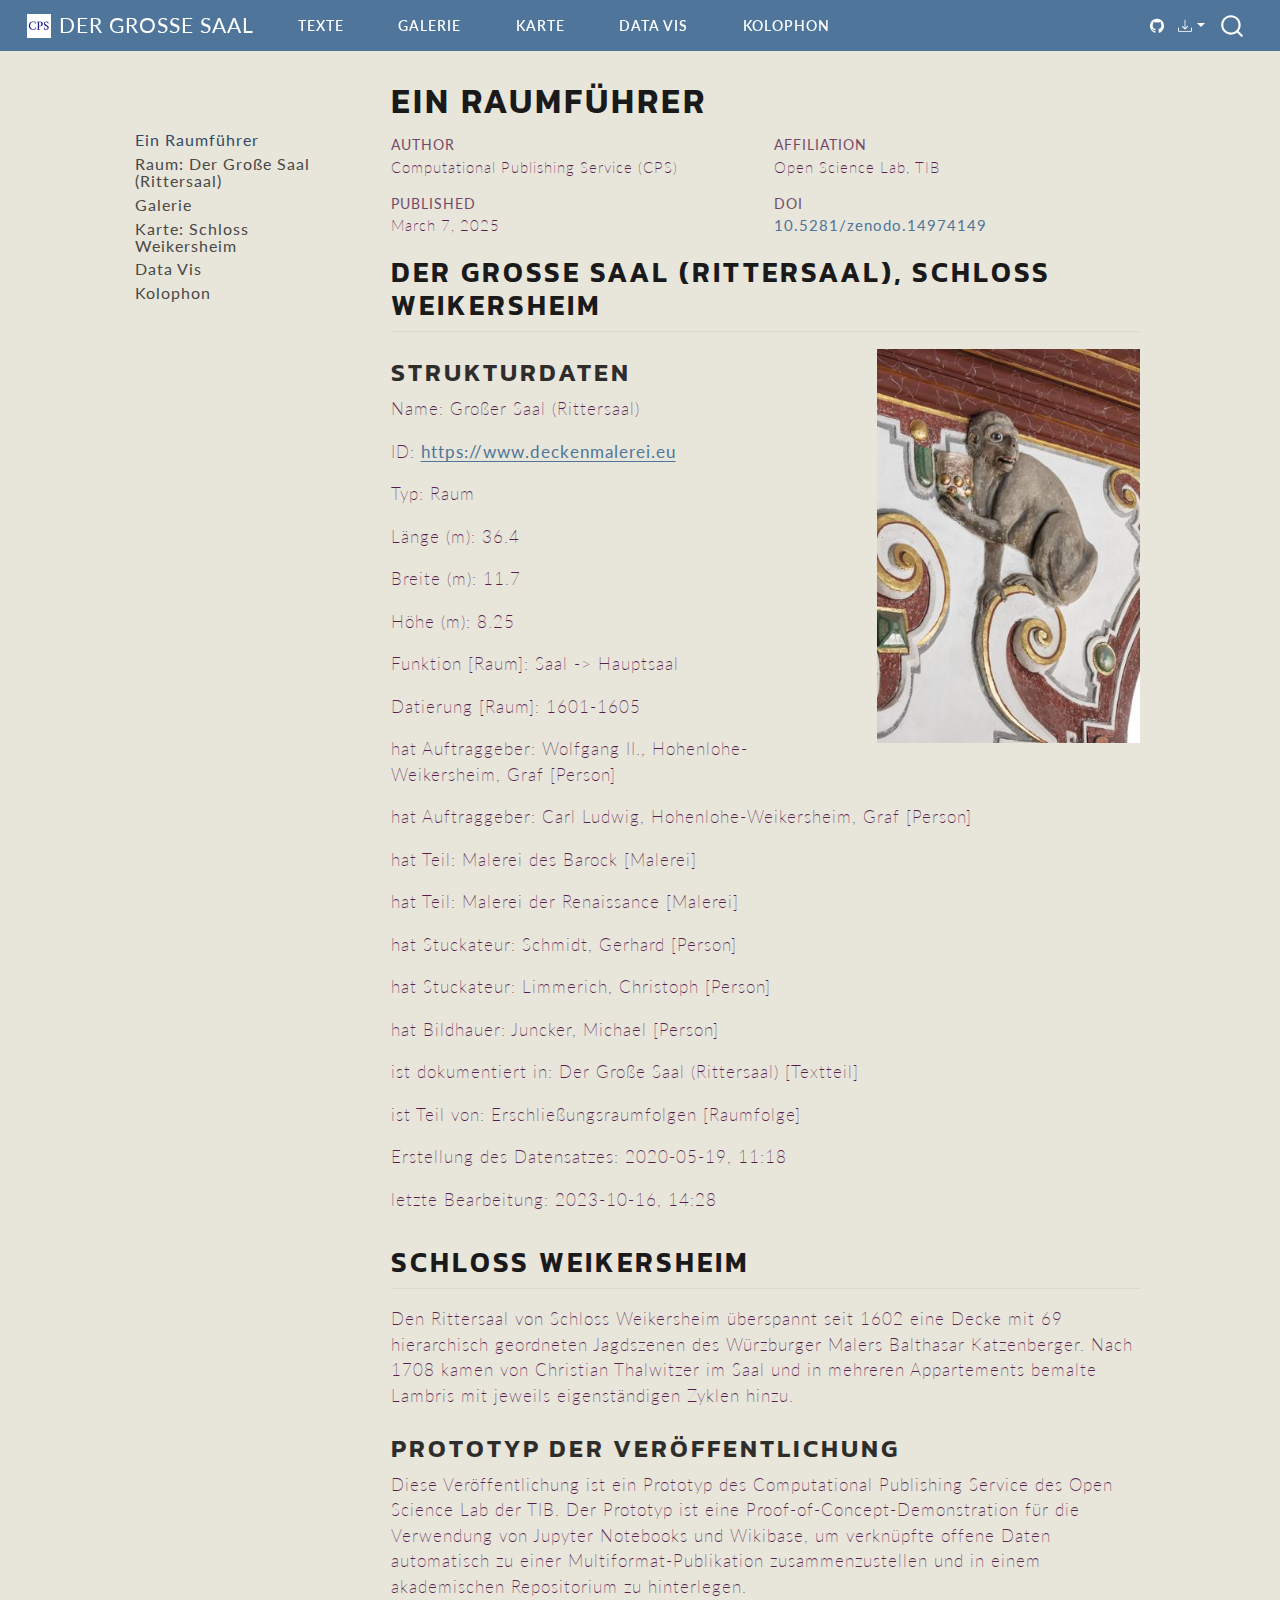
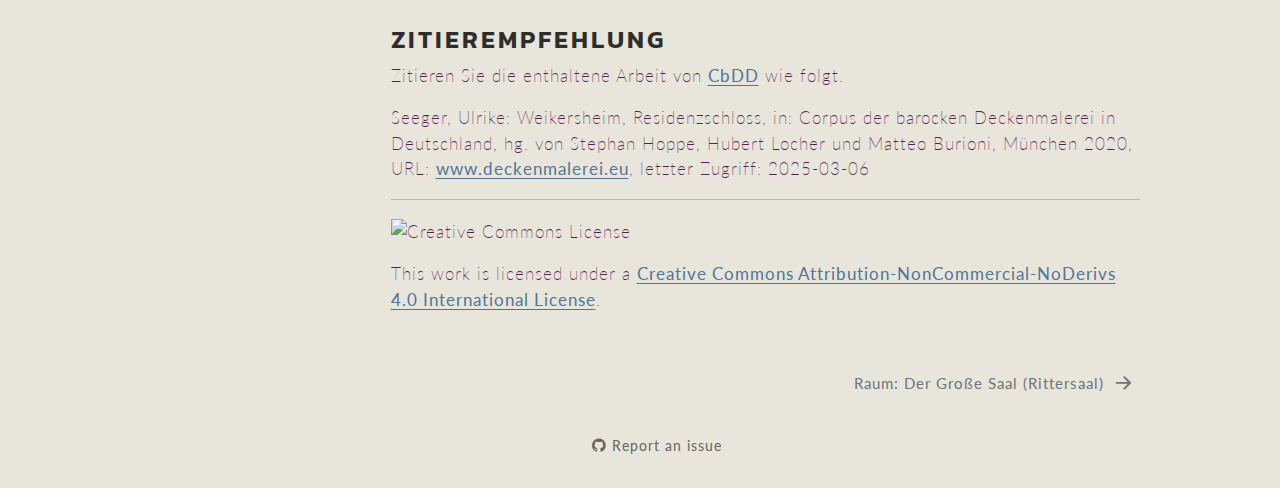
==== commit 088493b7: "edits" ====
--- a/docs/index.html
+++ b/docs/index.html
@@ -7,7 +7,7 @@
 <meta name="viewport" content="width=device-width, initial-scale=1.0, user-scalable=yes">
 
 <meta name="author" content="Computational Publishing Service (CPS)">
-<meta name="dcterms.date" content="2025-03-06">
+<meta name="dcterms.date" content="2025-03-07">
 
 <title>Ein Raumführer</title>
 <style>
@@ -118,7 +118,7 @@
 </ul>
           </div> <!-- /navcollapse -->
             <div class="quarto-navbar-tools">
-    <a href="https://github.com/NFDI4Culture/cps-demo-2" title="Source Code" class="quarto-navigation-tool px-1" aria-label="Source Code"><i class="bi bi-github"></i></a>
+    <a href="https://github.com/mrchristian/demo-2" title="Source Code" class="quarto-navigation-tool px-1" aria-label="Source Code"><i class="bi bi-github"></i></a>
     <div class="dropdown">
       <a href="" title="Download" id="quarto-navigation-tool-dropdown-0" class="quarto-navigation-tool dropdown-toggle px-1" data-bs-toggle="dropdown" aria-expanded="false" role="link" aria-label="Download"><i class="bi bi-download"></i></a>
       <ul class="dropdown-menu" aria-labelledby="quarto-navigation-tool-dropdown-0">
@@ -226,7 +226,7 @@
     <div>
     <div class="quarto-title-meta-heading">Published</div>
     <div class="quarto-title-meta-contents">
-      <p class="date">March 6, 2025</p>
+      <p class="date">March 7, 2025</p>
     </div>
   </div>
   
@@ -723,4 +723,4 @@
 
 
 
-<footer class="footer"><div class="nav-footer"><div class="nav-footer-center"><div class="toc-actions"><ul><li><a href="https://github.com/NFDI4Culture/cps-demo-2/issues/new" class="toc-action"><i class="bi bi-github"></i>Report an issue</a></li></ul></div></div></div></footer></body></html>+<footer class="footer"><div class="nav-footer"><div class="nav-footer-center"><div class="toc-actions"><ul><li><a href="https://github.com/mrchristian/demo-2/issues/new" class="toc-action"><i class="bi bi-github"></i>Report an issue</a></li></ul></div></div></div></footer></body></html>